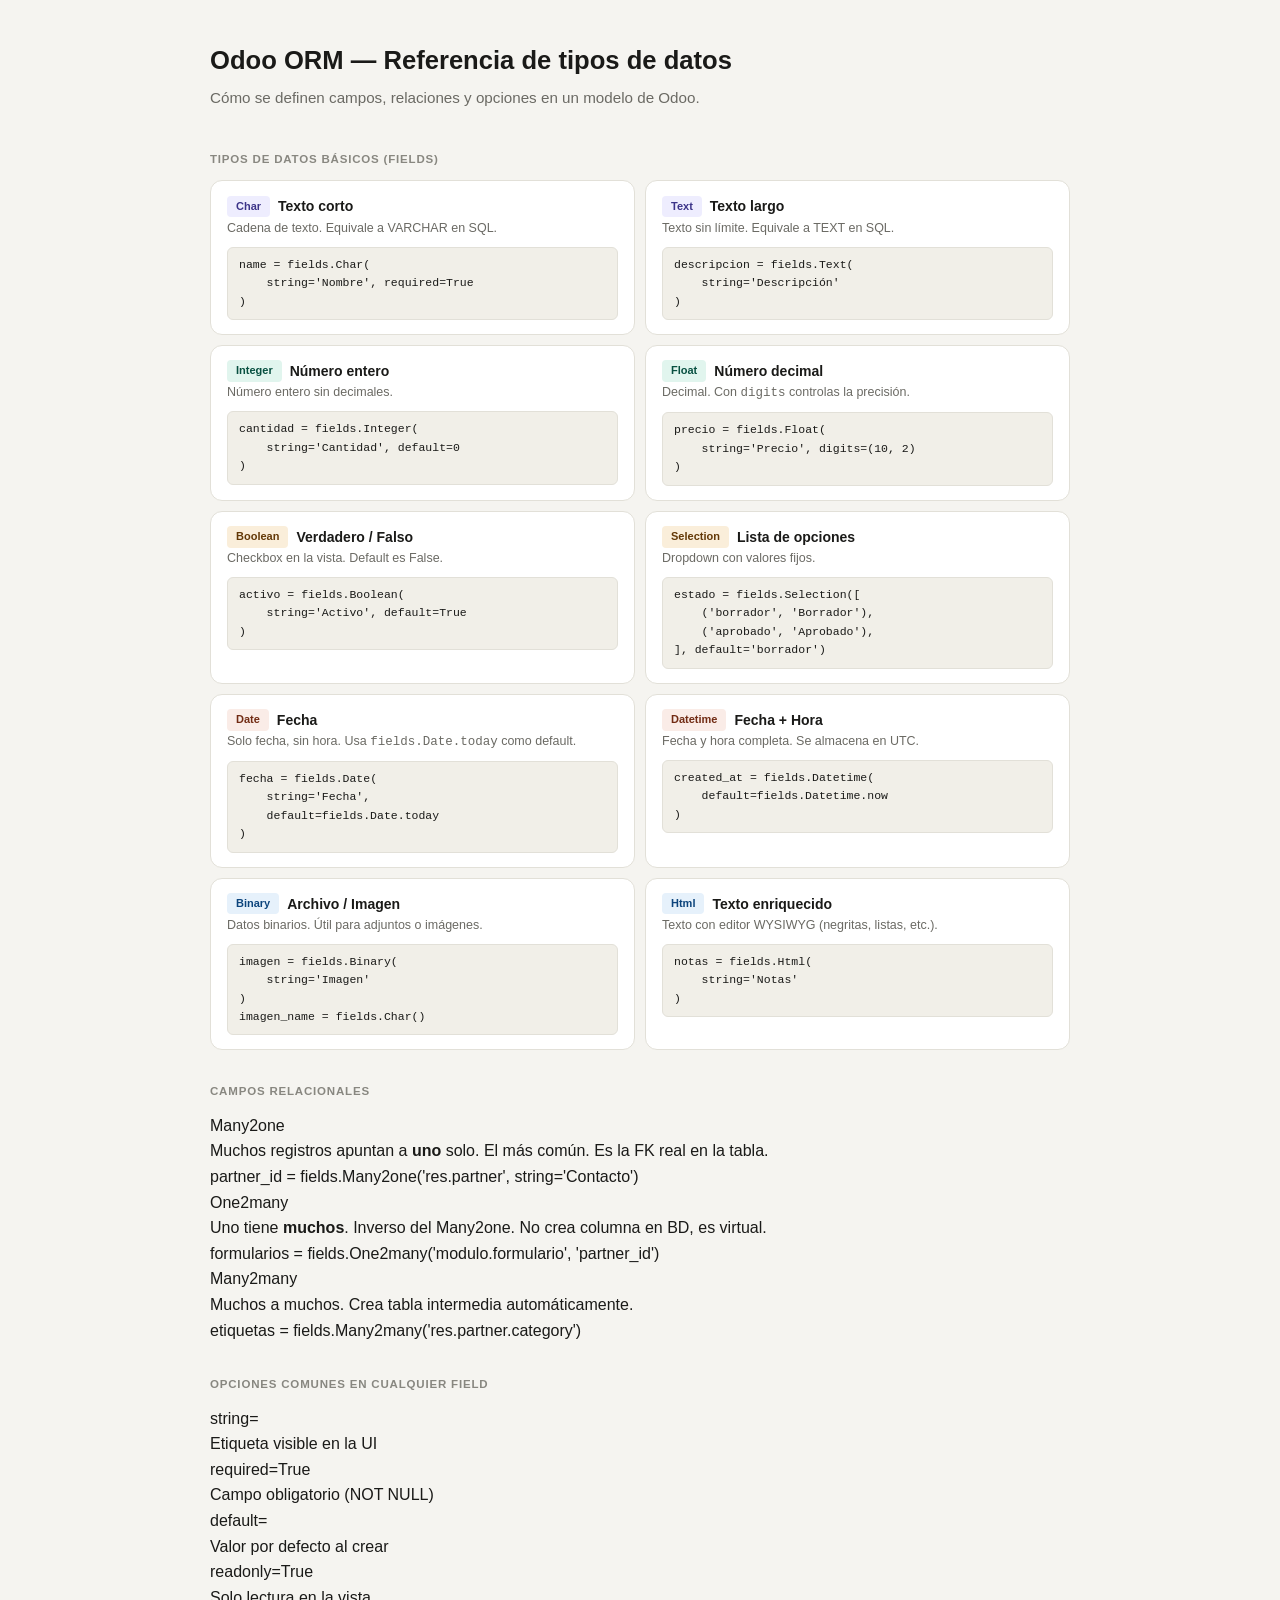
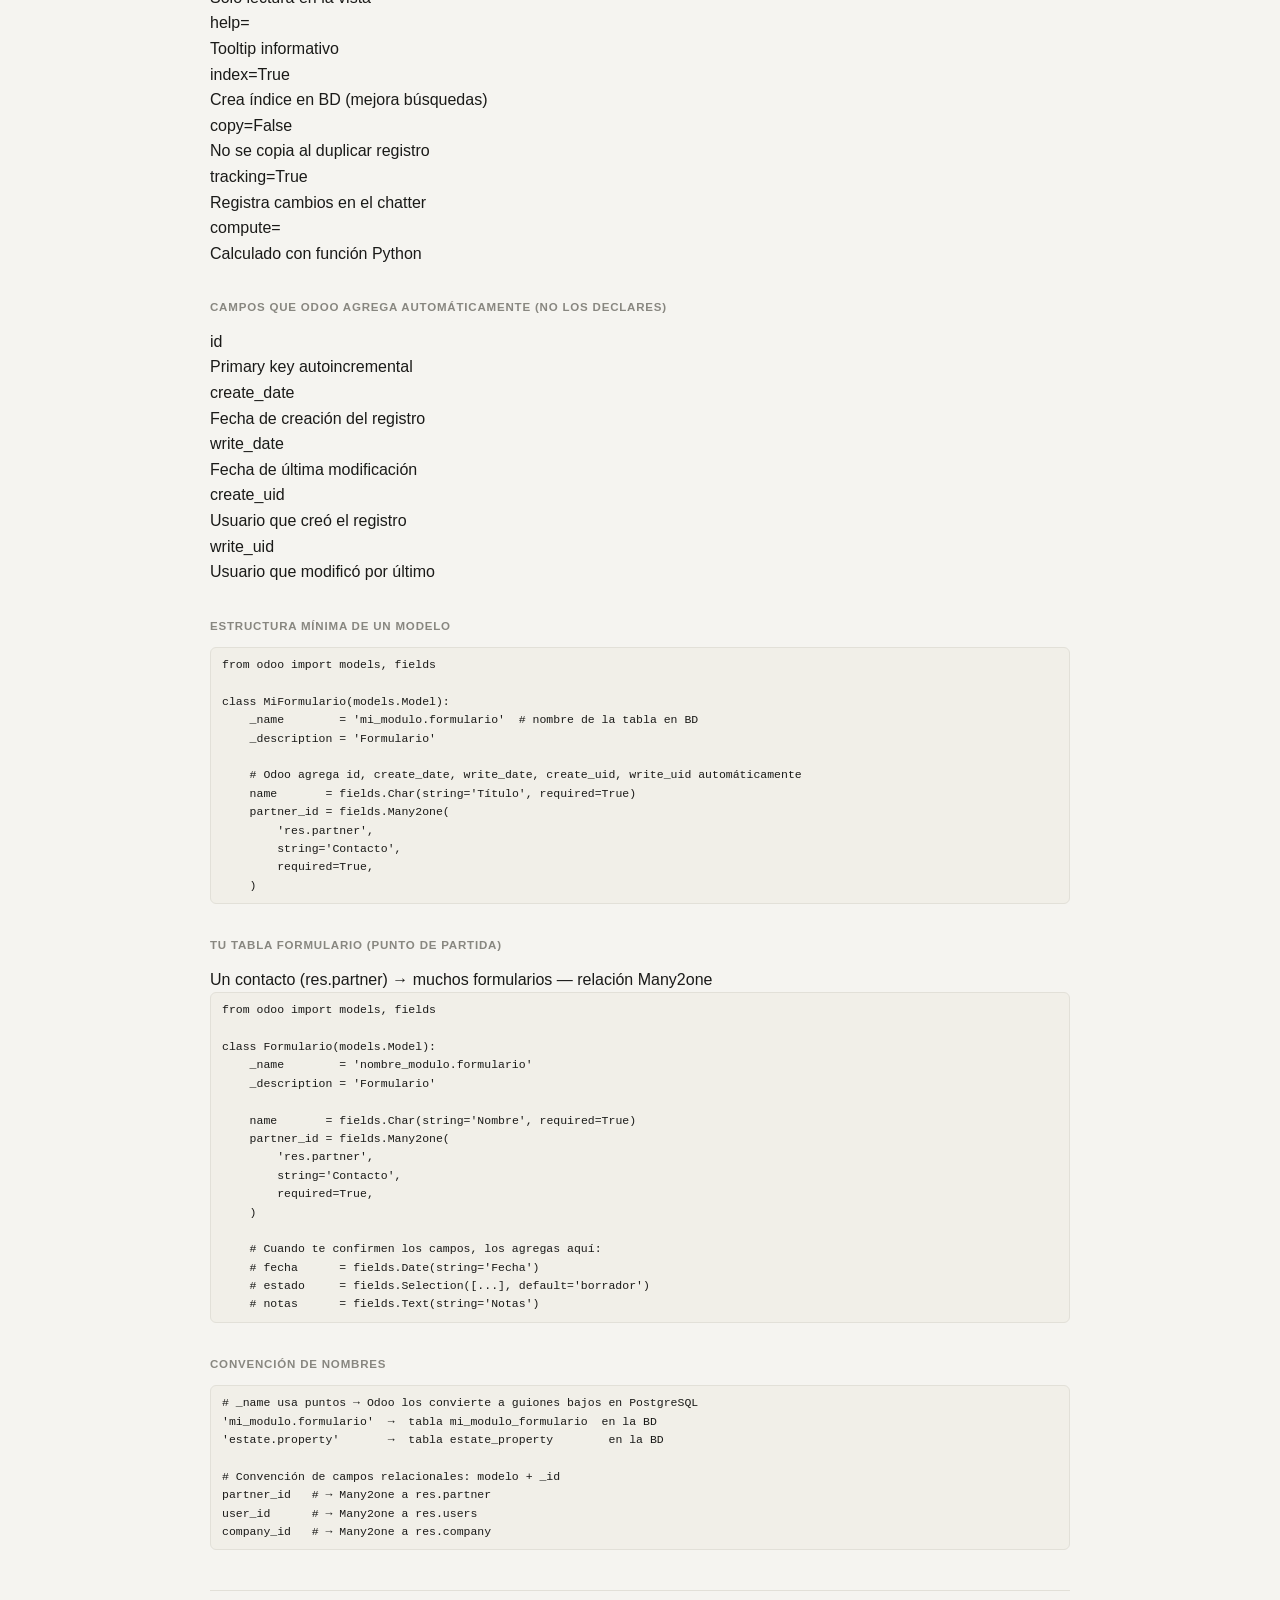
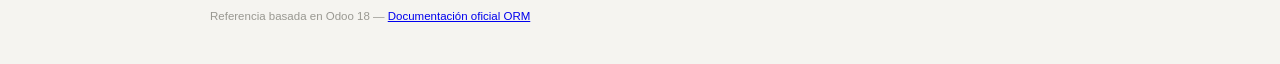
==== index.html @ fdf56a93 "Rename models_odoo_fundamentals.html to index.html" ====
<!DOCTYPE html>
<html lang="es">
<head>
<meta charset="UTF-8">
<meta name="viewport" content="width=device-width, initial-scale=1.0">
<title>Odoo ORM — Referencia de tipos de datos</title>
<link rel="stylesheet" href="models_odoo.css">
</head>
<body>
<div class="container">

  <h1>Odoo ORM — Referencia de tipos de datos</h1>
  <p class="subtitle">Cómo se definen campos, relaciones y opciones en un modelo de Odoo.</p>

  <!-- ══ TIPOS BÁSICOS ══ -->
  <div class="section-title">Tipos de datos básicos (fields)</div>
  <div class="grid">

    <div class="card">
      <div class="card-header">
        <span class="badge badge-purple">Char</span>
        <span class="card-name">Texto corto</span>
      </div>
      <div class="card-desc">Cadena de texto. Equivale a VARCHAR en SQL.</div>
      <pre><span class="kw">name</span> = fields.Char(
    <span class="str">string=</span><span class="str">'Nombre'</span>, required=True
)</pre>
    </div>

    <div class="card">
      <div class="card-header">
        <span class="badge badge-purple">Text</span>
        <span class="card-name">Texto largo</span>
      </div>
      <div class="card-desc">Texto sin límite. Equivale a TEXT en SQL.</div>
      <pre><span class="kw">descripcion</span> = fields.Text(
    <span class="str">string=</span><span class="str">'Descripción'</span>
)</pre>
    </div>

    <div class="card">
      <div class="card-header">
        <span class="badge badge-teal">Integer</span>
        <span class="card-name">Número entero</span>
      </div>
      <div class="card-desc">Número entero sin decimales.</div>
      <pre><span class="kw">cantidad</span> = fields.Integer(
    <span class="str">string=</span><span class="str">'Cantidad'</span>, default=0
)</pre>
    </div>

    <div class="card">
      <div class="card-header">
        <span class="badge badge-teal">Float</span>
        <span class="card-name">Número decimal</span>
      </div>
      <div class="card-desc">Decimal. Con <code>digits</code> controlas la precisión.</div>
      <pre><span class="kw">precio</span> = fields.Float(
    <span class="str">string=</span><span class="str">'Precio'</span>, digits=(10, 2)
)</pre>
    </div>

    <div class="card">
      <div class="card-header">
        <span class="badge badge-amber">Boolean</span>
        <span class="card-name">Verdadero / Falso</span>
      </div>
      <div class="card-desc">Checkbox en la vista. Default es False.</div>
      <pre><span class="kw">activo</span> = fields.Boolean(
    <span class="str">string=</span><span class="str">'Activo'</span>, default=True
)</pre>
    </div>

    <div class="card">
      <div class="card-header">
        <span class="badge badge-amber">Selection</span>
        <span class="card-name">Lista de opciones</span>
      </div>
      <div class="card-desc">Dropdown con valores fijos.</div>
      <pre><span class="kw">estado</span> = fields.Selection([
    (<span class="str">'borrador'</span>, <span class="str">'Borrador'</span>),
    (<span class="str">'aprobado'</span>, <span class="str">'Aprobado'</span>),
], default=<span class="str">'borrador'</span>)</pre>
    </div>

    <div class="card">
      <div class="card-header">
        <span class="badge badge-coral">Date</span>
        <span class="card-name">Fecha</span>
      </div>
      <div class="card-desc">Solo fecha, sin hora. Usa <code>fields.Date.today</code> como default.</div>
      <pre><span class="kw">fecha</span> = fields.Date(
    <span class="str">string=</span><span class="str">'Fecha'</span>,
    default=fields.Date.today
)</pre>
    </div>

    <div class="card">
      <div class="card-header">
        <span class="badge badge-coral">Datetime</span>
        <span class="card-name">Fecha + Hora</span>
      </div>
      <div class="card-desc">Fecha y hora completa. Se almacena en UTC.</div>
      <pre><span class="kw">created_at</span> = fields.Datetime(
    default=fields.Datetime.now
)</pre>
    </div>

    <div class="card">
      <div class="card-header">
        <span class="badge badge-blue">Binary</span>
        <span class="card-name">Archivo / Imagen</span>
      </div>
      <div class="card-desc">Datos binarios. Útil para adjuntos o imágenes.</div>
      <pre><span class="kw">imagen</span> = fields.Binary(
    <span class="str">string=</span><span class="str">'Imagen'</span>
)
<span class="kw">imagen_name</span> = fields.Char()</pre>
    </div>

    <div class="card">
      <div class="card-header">
        <span class="badge badge-blue">Html</span>
        <span class="card-name">Texto enriquecido</span>
      </div>
      <div class="card-desc">Texto con editor WYSIWYG (negritas, listas, etc.).</div>
      <pre><span class="kw">notas</span> = fields.Html(
    <span class="str">string=</span><span class="str">'Notas'</span>
)</pre>
    </div>

  </div>

  <!-- ══ RELACIONALES ══ -->
  <div class="section-title">Campos relacionales</div>
  <div class="rel-section">

    <div class="rel-row">
      <div class="rel-name">Many2one</div>
      <div>
        <div class="rel-desc">Muchos registros apuntan a <strong>uno</strong> solo. El más común. Es la FK real en la tabla.</div>
        <div class="rel-example">
          <span class="kw">partner_id</span> = fields.Many2one(<span class="str">'res.partner'</span>, string=<span class="str">'Contacto'</span>)
        </div>
      </div>
    </div>

    <div class="rel-row">
      <div class="rel-name">One2many</div>
      <div>
        <div class="rel-desc">Uno tiene <strong>muchos</strong>. Inverso del Many2one. No crea columna en BD, es virtual.</div>
        <div class="rel-example">
          <span class="kw">formularios</span> = fields.One2many(<span class="str">'modulo.formulario'</span>, <span class="str">'partner_id'</span>)
        </div>
      </div>
    </div>

    <div class="rel-row">
      <div class="rel-name">Many2many</div>
      <div>
        <div class="rel-desc">Muchos a muchos. Crea tabla intermedia automáticamente.</div>
        <div class="rel-example">
          <span class="kw">etiquetas</span> = fields.Many2many(<span class="str">'res.partner.category'</span>)
        </div>
      </div>
    </div>

  </div>

  <!-- ══ OPCIONES ══ -->
  <div class="section-title">Opciones comunes en cualquier field</div>
  <div class="opt-grid">
    <div class="opt-card"><div class="opt-name">string=</div><div class="opt-desc">Etiqueta visible en la UI</div></div>
    <div class="opt-card"><div class="opt-name">required=True</div><div class="opt-desc">Campo obligatorio (NOT NULL)</div></div>
    <div class="opt-card"><div class="opt-name">default=</div><div class="opt-desc">Valor por defecto al crear</div></div>
    <div class="opt-card"><div class="opt-name">readonly=True</div><div class="opt-desc">Solo lectura en la vista</div></div>
    <div class="opt-card"><div class="opt-name">help=</div><div class="opt-desc">Tooltip informativo</div></div>
    <div class="opt-card"><div class="opt-name">index=True</div><div class="opt-desc">Crea índice en BD (mejora búsquedas)</div></div>
    <div class="opt-card"><div class="opt-name">copy=False</div><div class="opt-desc">No se copia al duplicar registro</div></div>
    <div class="opt-card"><div class="opt-name">tracking=True</div><div class="opt-desc">Registra cambios en el chatter</div></div>
    <div class="opt-card"><div class="opt-name">compute=</div><div class="opt-desc">Calculado con función Python</div></div>
  </div>

  <!-- ══ CAMPOS AUTOMÁTICOS ══ -->
  <div class="section-title">Campos que Odoo agrega automáticamente (no los declares)</div>
  <div class="auto-grid">
    <div class="auto-card"><div class="auto-name">id</div><div class="auto-desc">Primary key autoincremental</div></div>
    <div class="auto-card"><div class="auto-name">create_date</div><div class="auto-desc">Fecha de creación del registro</div></div>
    <div class="auto-card"><div class="auto-name">write_date</div><div class="auto-desc">Fecha de última modificación</div></div>
    <div class="auto-card"><div class="auto-name">create_uid</div><div class="auto-desc">Usuario que creó el registro</div></div>
    <div class="auto-card"><div class="auto-name">write_uid</div><div class="auto-desc">Usuario que modificó por último</div></div>
  </div>

  <!-- ══ ESTRUCTURA MÍNIMA ══ -->
  <div class="section-title">Estructura mínima de un modelo</div>
  <div class="struct-card">
    <pre><span class="kw">from</span> odoo <span class="kw">import</span> models, fields

<span class="kw">class</span> MiFormulario(models.Model):
    _name        = <span class="str">'mi_modulo.formulario'</span>  <span class="cm"># nombre de la tabla en BD</span>
    _description = <span class="str">'Formulario'</span>

    <span class="cm"># Odoo agrega id, create_date, write_date, create_uid, write_uid automáticamente</span>
    <span class="kw">name</span>       = fields.Char(<span class="str">string=</span><span class="str">'Título'</span>, required=True)
    <span class="kw">partner_id</span> = fields.Many2one(
        <span class="str">'res.partner'</span>,
        string=<span class="str">'Contacto'</span>,
        required=True,
    )</pre>
  </div>

  <!-- ══ TU TABLA ══ -->
  <div class="section-title">Tu tabla formulario (punto de partida)</div>
  <div class="highlight-card">
    <div class="hl-title">Un contacto (res.partner) → muchos formularios — relación Many2one</div>
    <pre><span class="kw">from</span> odoo <span class="kw">import</span> models, fields

<span class="kw">class</span> Formulario(models.Model):
    _name        = <span class="str">'nombre_modulo.formulario'</span>
    _description = <span class="str">'Formulario'</span>

    <span class="kw">name</span>       = fields.Char(<span class="str">string=</span><span class="str">'Nombre'</span>, required=True)
    <span class="kw">partner_id</span> = fields.Many2one(
        <span class="str">'res.partner'</span>,
        string=<span class="str">'Contacto'</span>,
        required=True,
    )

    <span class="cm"># Cuando te confirmen los campos, los agregas aquí:</span>
    <span class="cm"># fecha      = fields.Date(string='Fecha')</span>
    <span class="cm"># estado     = fields.Selection([...], default='borrador')</span>
    <span class="cm"># notas      = fields.Text(string='Notas')</span></pre>
  </div>

  <!-- ══ CONVENCIÓN NOMBRES ══ -->
  <div class="section-title">Convención de nombres</div>
  <div class="struct-card">
    <pre><span class="cm"># _name usa puntos → Odoo los convierte a guiones bajos en PostgreSQL</span>
<span class="str">'mi_modulo.formulario'</span>  →  tabla <span class="str">mi_modulo_formulario</span>  en la BD
<span class="str">'estate.property'</span>       →  tabla <span class="str">estate_property</span>        en la BD

<span class="cm"># Convención de campos relacionales: modelo + _id</span>
<span class="kw">partner_id</span>   <span class="cm"># → Many2one a res.partner</span>
<span class="kw">user_id</span>      <span class="cm"># → Many2one a res.users</span>
<span class="kw">company_id</span>   <span class="cm"># → Many2one a res.company</span></pre>
  </div>

  <div class="footer">
    Referencia basada en Odoo 18 — 
    <a href="https://www.odoo.com/documentation/18.0/developer/reference/backend/orm.html" target="_blank">
      Documentación oficial ORM
    </a>
  </div>

</div>
</body>
</html>
---- models_odoo.css ----
/* RESET */
*, *::before, *::after {
  box-sizing: border-box;
  margin: 0;
  padding: 0;
}

/* BODY */
body {
  font-family: -apple-system, BlinkMacSystemFont, 'Segoe UI', sans-serif;
  background: #f5f4f0;
  color: #1a1a18;
  padding: 2.5rem 1.5rem;
  line-height: 1.6;
}

/* LAYOUT */
.container {
  max-width: 860px;
  margin: 0 auto;
}

/* TITULOS */
h1 {
  font-size: 1.6rem;
  font-weight: 600;
  margin-bottom: .3rem;
}

.subtitle {
  font-size: .95rem;
  color: #6b6a64;
  margin-bottom: 2.5rem;
}

.section-title {
  font-size: .72rem;
  font-weight: 600;
  color: #888780;
  text-transform: uppercase;
  letter-spacing: .07em;
  margin: 2rem 0 .75rem;
}

/* GRID */
.grid {
  display: grid;
  grid-template-columns: repeat(auto-fill, minmax(340px, 1fr));
  gap: 10px;
}

/* CARD */
.card {
  background: #fff;
  border: 1px solid #e2e0d8;
  border-radius: 12px;
  padding: 14px 16px;
}

.card-header {
  display: flex;
  align-items: center;
  gap: 8px;
}

.card-name {
  font-size: 14px;
  font-weight: 600;
}

.card-desc {
  font-size: 12.5px;
  color: #6b6a64;
  margin-bottom: 9px;
}

/* BADGES */
.badge {
  font-size: 11px;
  font-weight: 600;
  padding: 2px 9px;
  border-radius: 4px;
}

.badge-purple { background: #EEEDFE; color: #3C3489; }
.badge-teal   { background: #E1F5EE; color: #085041; }
.badge-amber  { background: #FAEEDA; color: #633806; }
.badge-coral  { background: #FAECE7; color: #712B13; }
.badge-blue   { background: #E6F1FB; color: #0C447C; }

/* CODE */
pre {
  background: #f1efe8;
  border: 1px solid #e2e0d8;
  border-radius: 6px;
  padding: 8px 11px;
  font-family: 'Consolas', monospace;
  font-size: 11.5px;
  overflow-x: auto;
}

/* FOOTER */
.footer {
  font-size: 11.5px;
  color: #999891;
  margin-top: 2.5rem;
  padding-top: 1rem;
  border-top: 1px solid #e2e0d8;
}
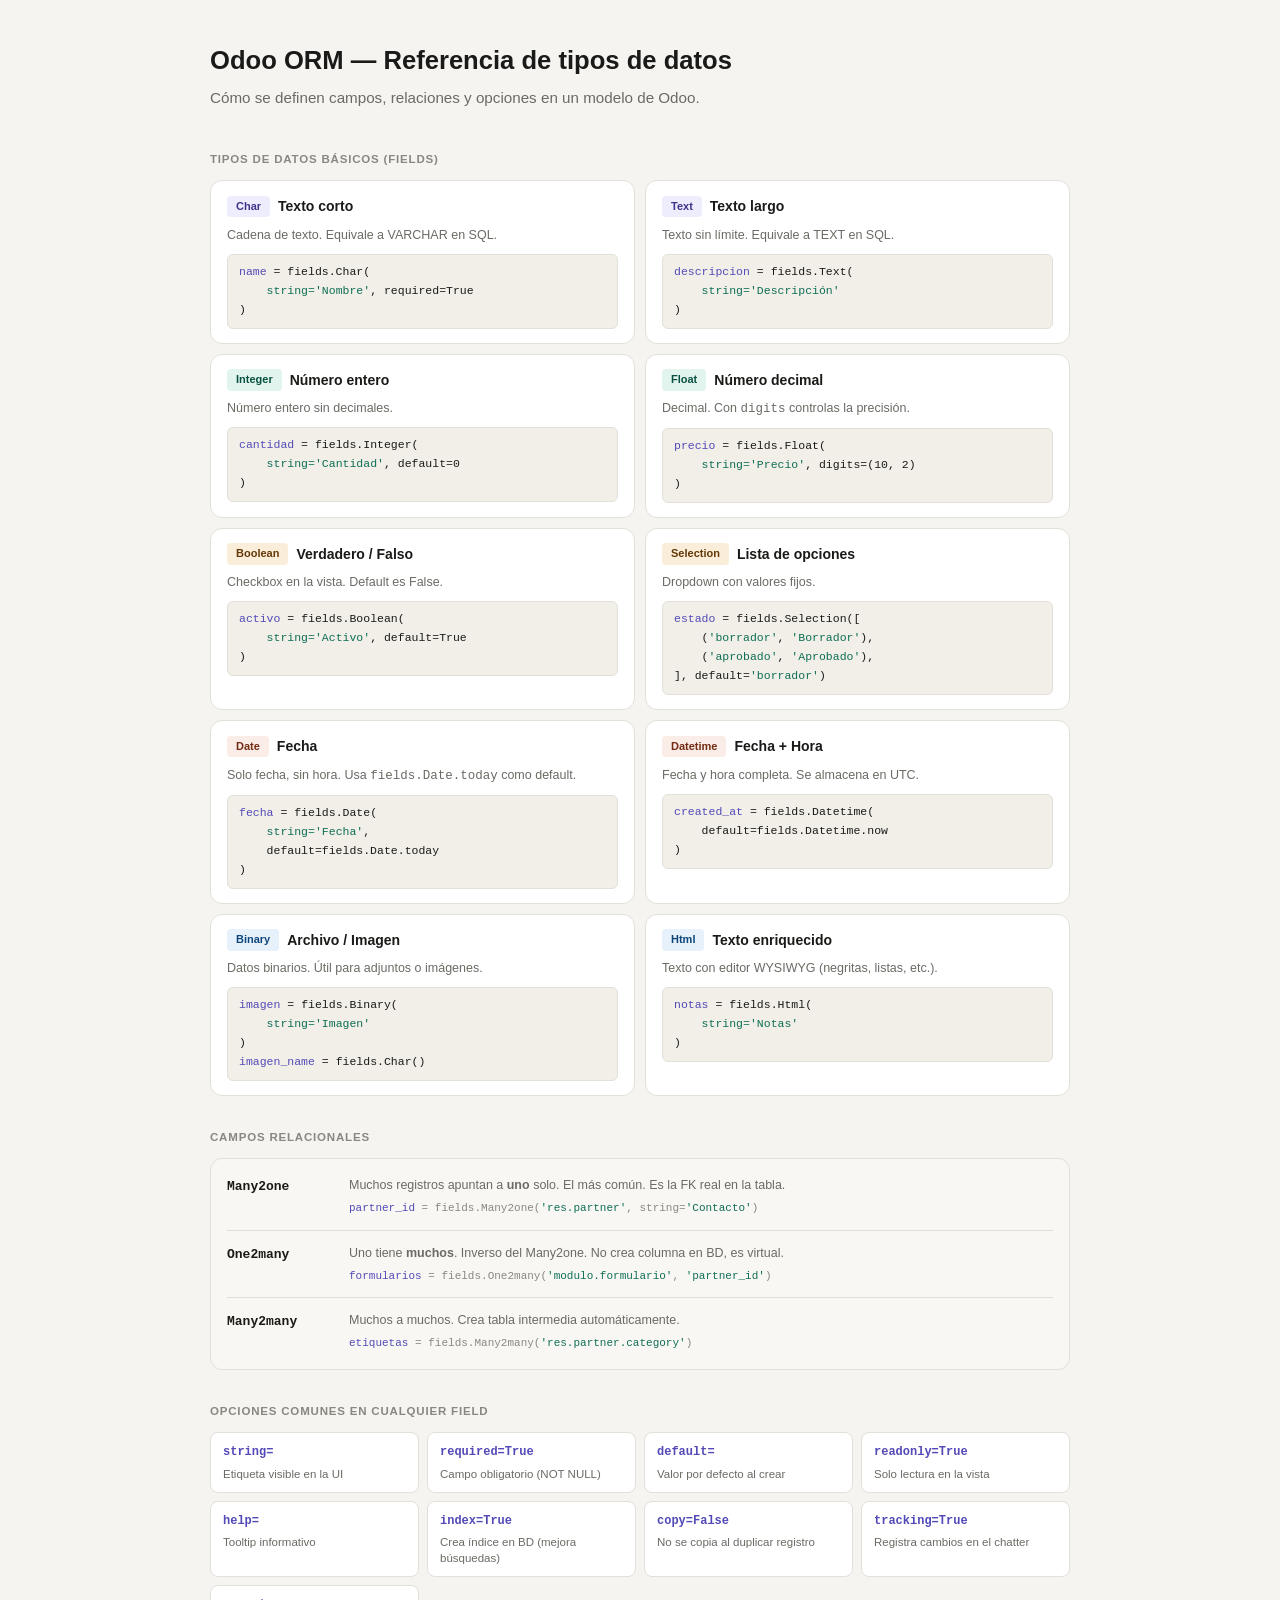
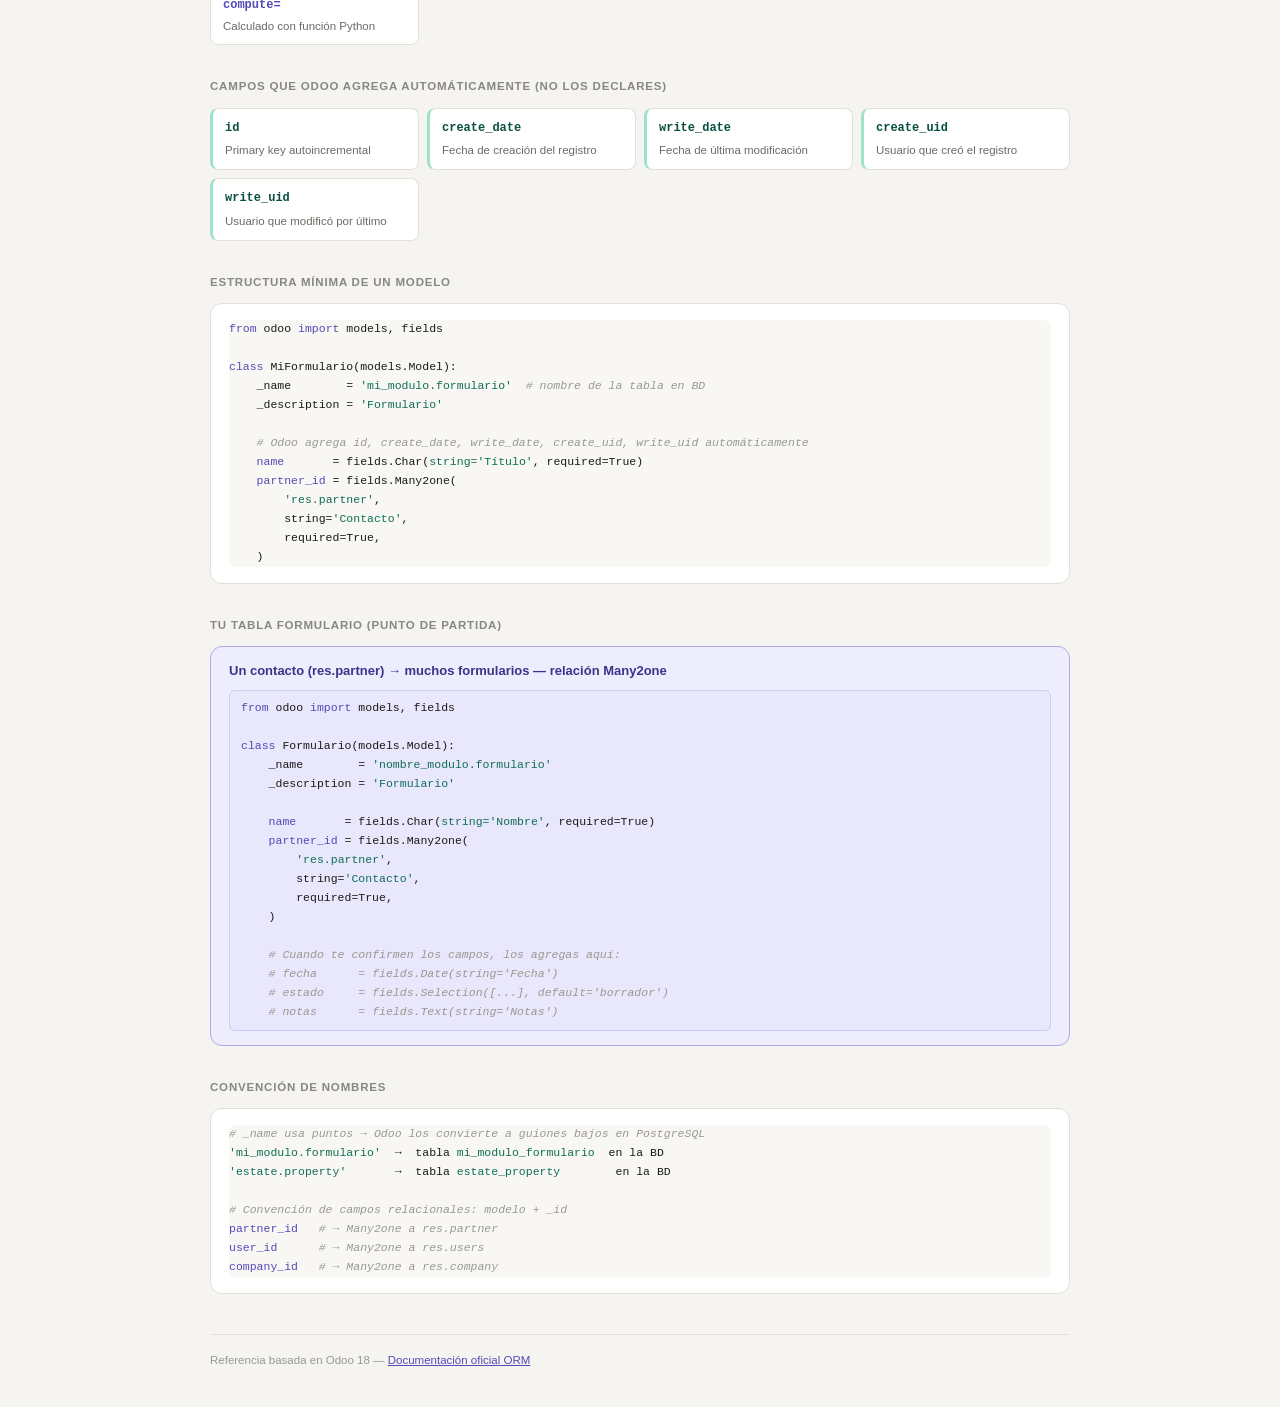
==== commit 35b2bb29: "Update styles and footer reference in index.html" ====
--- a/index.html
+++ b/index.html
@@ -1,10 +1,10 @@
 <!DOCTYPE html>
 <html lang="es">
 <head>
-<meta charset="UTF-8">
-<meta name="viewport" content="width=device-width, initial-scale=1.0">
-<title>Odoo ORM — Referencia de tipos de datos</title>
-<link rel="stylesheet" href="models_odoo.css">
+  <meta charset="UTF-8">
+  <meta name="viewport" content="width=device-width, initial-scale=1.0">
+  <title>Odoo ORM — Referencia de tipos de datos</title>
+  <link rel="stylesheet" href="styles.css">
 </head>
 <body>
 <div class="container">
@@ -246,7 +246,7 @@
   </div>
 
   <div class="footer">
-    Referencia basada en Odoo 18 — 
+    Referencia basada en Odoo 18 —
     <a href="https://www.odoo.com/documentation/18.0/developer/reference/backend/orm.html" target="_blank">
       Documentación oficial ORM
     </a>
--- a/styles.css
+++ b/styles.css
@@ -0,0 +1,260 @@
+/* ── Reset ── */
+*, *::before, *::after {
+  box-sizing: border-box;
+  margin: 0;
+  padding: 0;
+}
+
+/* ── Base ── */
+body {
+  font-family: -apple-system, BlinkMacSystemFont, 'Segoe UI', sans-serif;
+  background: #f5f4f0;
+  color: #1a1a18;
+  padding: 2.5rem 1.5rem;
+  line-height: 1.6;
+}
+
+.container {
+  max-width: 860px;
+  margin: 0 auto;
+}
+
+/* ── Tipografía general ── */
+h1 {
+  font-size: 1.6rem;
+  font-weight: 600;
+  margin-bottom: .3rem;
+  color: #1a1a18;
+}
+
+.subtitle {
+  font-size: .95rem;
+  color: #6b6a64;
+  margin-bottom: 2.5rem;
+}
+
+.section-title {
+  font-size: .72rem;
+  font-weight: 600;
+  color: #888780;
+  text-transform: uppercase;
+  letter-spacing: .07em;
+  margin: 2rem 0 .75rem;
+}
+
+a {
+  color: #534AB7;
+}
+
+/* ── Código ── */
+pre {
+  background: #f1efe8;
+  border: 1px solid #e2e0d8;
+  border-radius: 6px;
+  padding: 8px 11px;
+  font-family: 'SFMono-Regular', 'Consolas', 'Menlo', monospace;
+  font-size: 11.5px;
+  line-height: 1.65;
+  overflow-x: auto;
+  color: #1a1a18;
+  white-space: pre;
+}
+
+/* Colores de sintaxis */
+.kw  { color: #534AB7; font-weight: 500; }  /* keyword / nombre de campo */
+.str { color: #0F6E56; }                     /* string */
+.cm  { color: #999891; font-style: italic; } /* comentario */
+
+/* ── Badges ── */
+.badge {
+  font-size: 11px;
+  font-weight: 600;
+  padding: 2px 9px;
+  border-radius: 4px;
+  white-space: nowrap;
+}
+
+.badge-purple { background: #EEEDFE; color: #3C3489; }
+.badge-teal   { background: #E1F5EE; color: #085041; }
+.badge-amber  { background: #FAEEDA; color: #633806; }
+.badge-coral  { background: #FAECE7; color: #712B13; }
+.badge-blue   { background: #E6F1FB; color: #0C447C; }
+
+/* ── Tarjetas de campos básicos ── */
+.grid {
+  display: grid;
+  grid-template-columns: repeat(auto-fill, minmax(340px, 1fr));
+  gap: 10px;
+  margin-bottom: 1.5rem;
+}
+
+.card {
+  background: #fff;
+  border: 1px solid #e2e0d8;
+  border-radius: 12px;
+  padding: 14px 16px;
+}
+
+.card-header {
+  display: flex;
+  align-items: center;
+  gap: 8px;
+  margin-bottom: 7px;
+}
+
+.card-name {
+  font-size: 14px;
+  font-weight: 600;
+  color: #1a1a18;
+}
+
+.card-desc {
+  font-size: 12.5px;
+  color: #6b6a64;
+  margin-bottom: 9px;
+}
+
+/* ── Campos relacionales ── */
+.rel-section {
+  background: #f8f7f3;
+  border: 1px solid #e2e0d8;
+  border-radius: 12px;
+  padding: 4px 16px;
+  margin-bottom: 1.5rem;
+}
+
+.rel-row {
+  display: grid;
+  grid-template-columns: 110px 1fr;
+  gap: 12px;
+  align-items: start;
+  padding: 12px 0;
+  border-bottom: 1px solid #e2e0d8;
+}
+
+.rel-row:last-child {
+  border-bottom: none;
+}
+
+.rel-name {
+  font-family: 'SFMono-Regular', 'Consolas', monospace;
+  font-size: 13px;
+  font-weight: 600;
+  color: #1a1a18;
+  padding-top: 2px;
+}
+
+.rel-desc {
+  font-size: 12.5px;
+  color: #6b6a64;
+  margin-bottom: 5px;
+}
+
+.rel-example {
+  font-family: 'SFMono-Regular', 'Consolas', monospace;
+  font-size: 11px;
+  color: #888780;
+}
+
+/* ── Opciones comunes ── */
+.opt-grid {
+  display: grid;
+  grid-template-columns: repeat(auto-fill, minmax(170px, 1fr));
+  gap: 8px;
+  margin-bottom: 1.5rem;
+}
+
+.opt-card {
+  background: #fff;
+  border: 1px solid #e2e0d8;
+  border-radius: 8px;
+  padding: 10px 12px;
+}
+
+.opt-name {
+  font-family: 'SFMono-Regular', 'Consolas', monospace;
+  font-size: 12px;
+  font-weight: 600;
+  color: #534AB7;
+  margin-bottom: 3px;
+}
+
+.opt-desc {
+  font-size: 11.5px;
+  color: #6b6a64;
+  line-height: 1.4;
+}
+
+/* ── Campos automáticos ── */
+.auto-grid {
+  display: grid;
+  grid-template-columns: repeat(auto-fill, minmax(170px, 1fr));
+  gap: 8px;
+  margin-bottom: 1.5rem;
+}
+
+.auto-card {
+  background: #fff;
+  border: 1px solid #e2e0d8;
+  border-left: 3px solid #9FE1CB;
+  border-radius: 8px;
+  padding: 10px 12px;
+}
+
+.auto-name {
+  font-family: 'SFMono-Regular', 'Consolas', monospace;
+  font-size: 12px;
+  font-weight: 600;
+  color: #085041;
+  margin-bottom: 3px;
+}
+
+.auto-desc {
+  font-size: 11.5px;
+  color: #6b6a64;
+}
+
+/* ── Tarjetas de código (estructura mínima / convención) ── */
+.struct-card {
+  background: #fff;
+  border: 1px solid #e2e0d8;
+  border-radius: 12px;
+  padding: 16px 18px;
+  margin-bottom: 1.5rem;
+}
+
+.struct-card pre {
+  background: #f8f7f3;
+  border: none;
+  padding: 0;
+}
+
+/* ── Tarjeta destacada (tu tabla) ── */
+.highlight-card {
+  background: #EEEDFE;
+  border: 1px solid #AFA9EC;
+  border-radius: 12px;
+  padding: 14px 18px;
+  margin-bottom: 1.5rem;
+}
+
+.highlight-card pre {
+  background: #e8e7fc;
+  border: 1px solid #CECBF6;
+}
+
+.hl-title {
+  font-size: 13px;
+  font-weight: 600;
+  color: #3C3489;
+  margin-bottom: 8px;
+}
+
+/* ── Footer ── */
+.footer {
+  font-size: 11.5px;
+  color: #999891;
+  margin-top: 2.5rem;
+  padding-top: 1rem;
+  border-top: 1px solid #e2e0d8;
+}
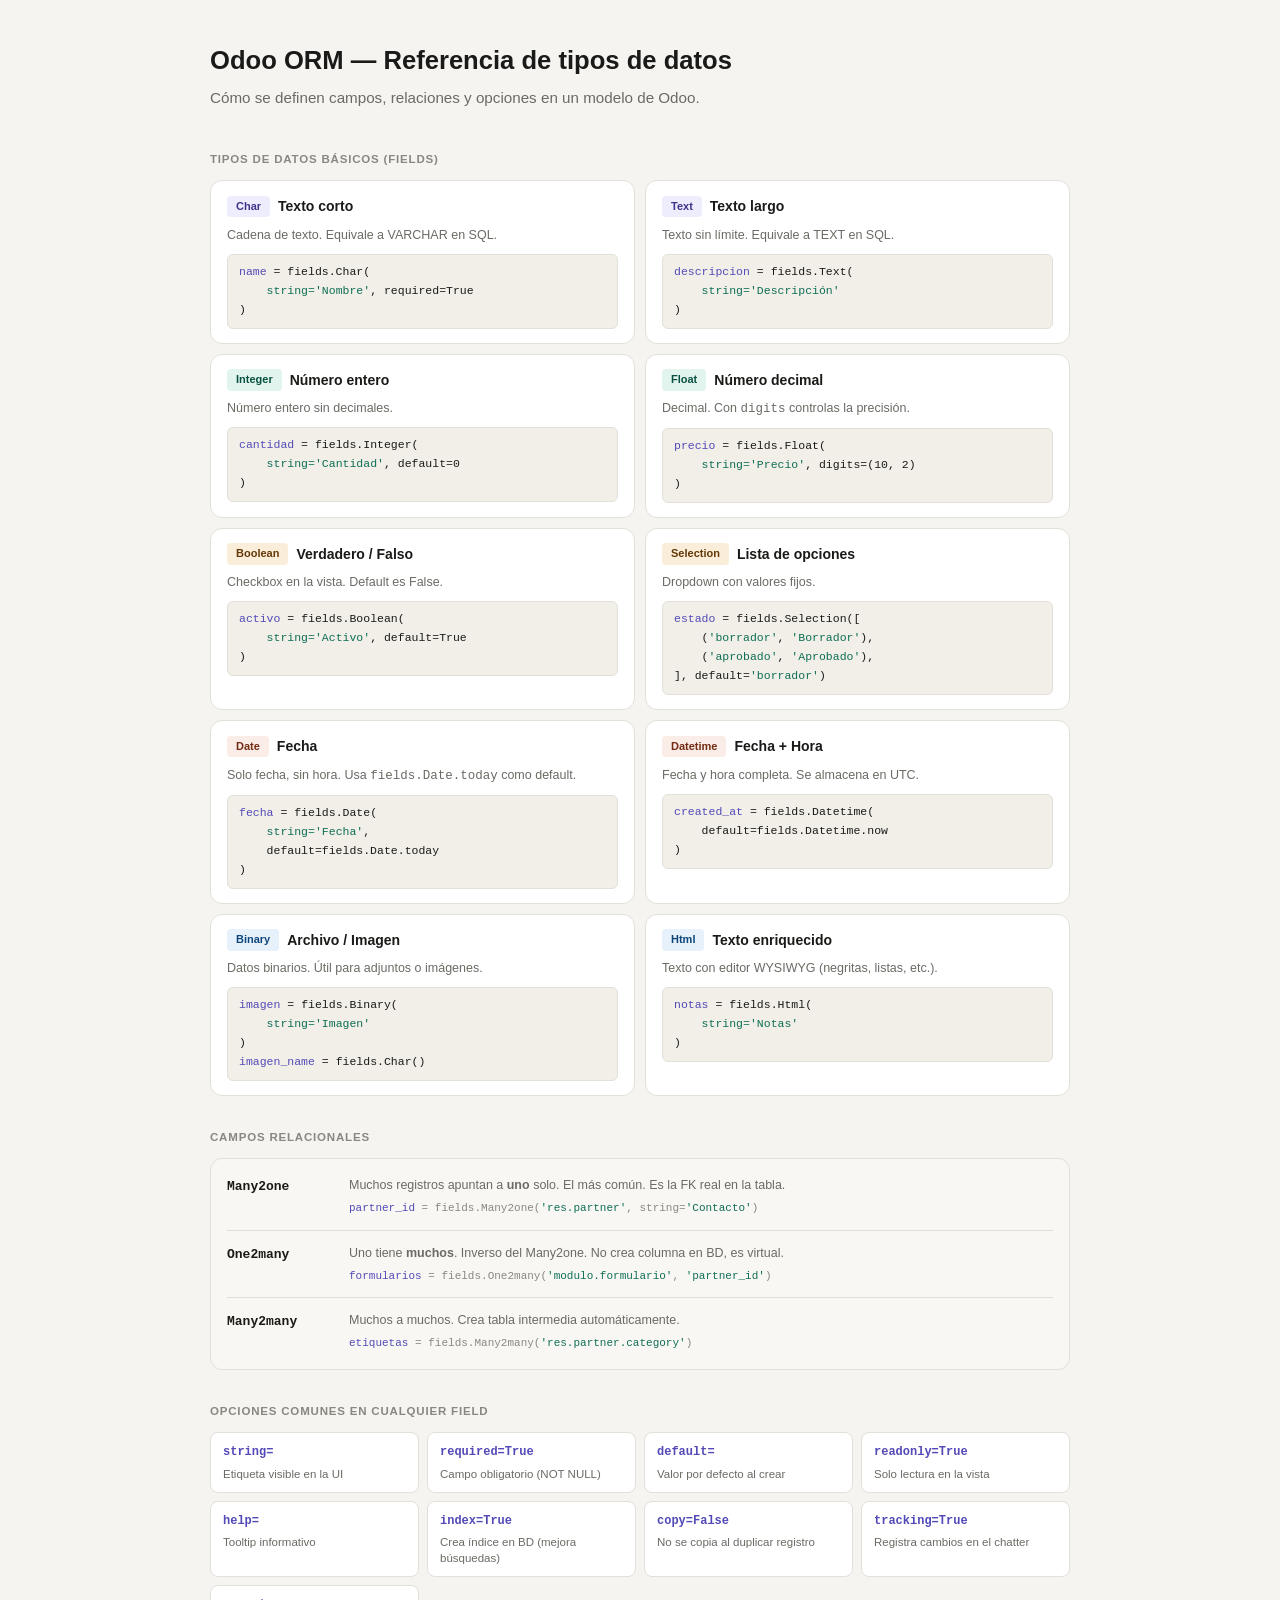
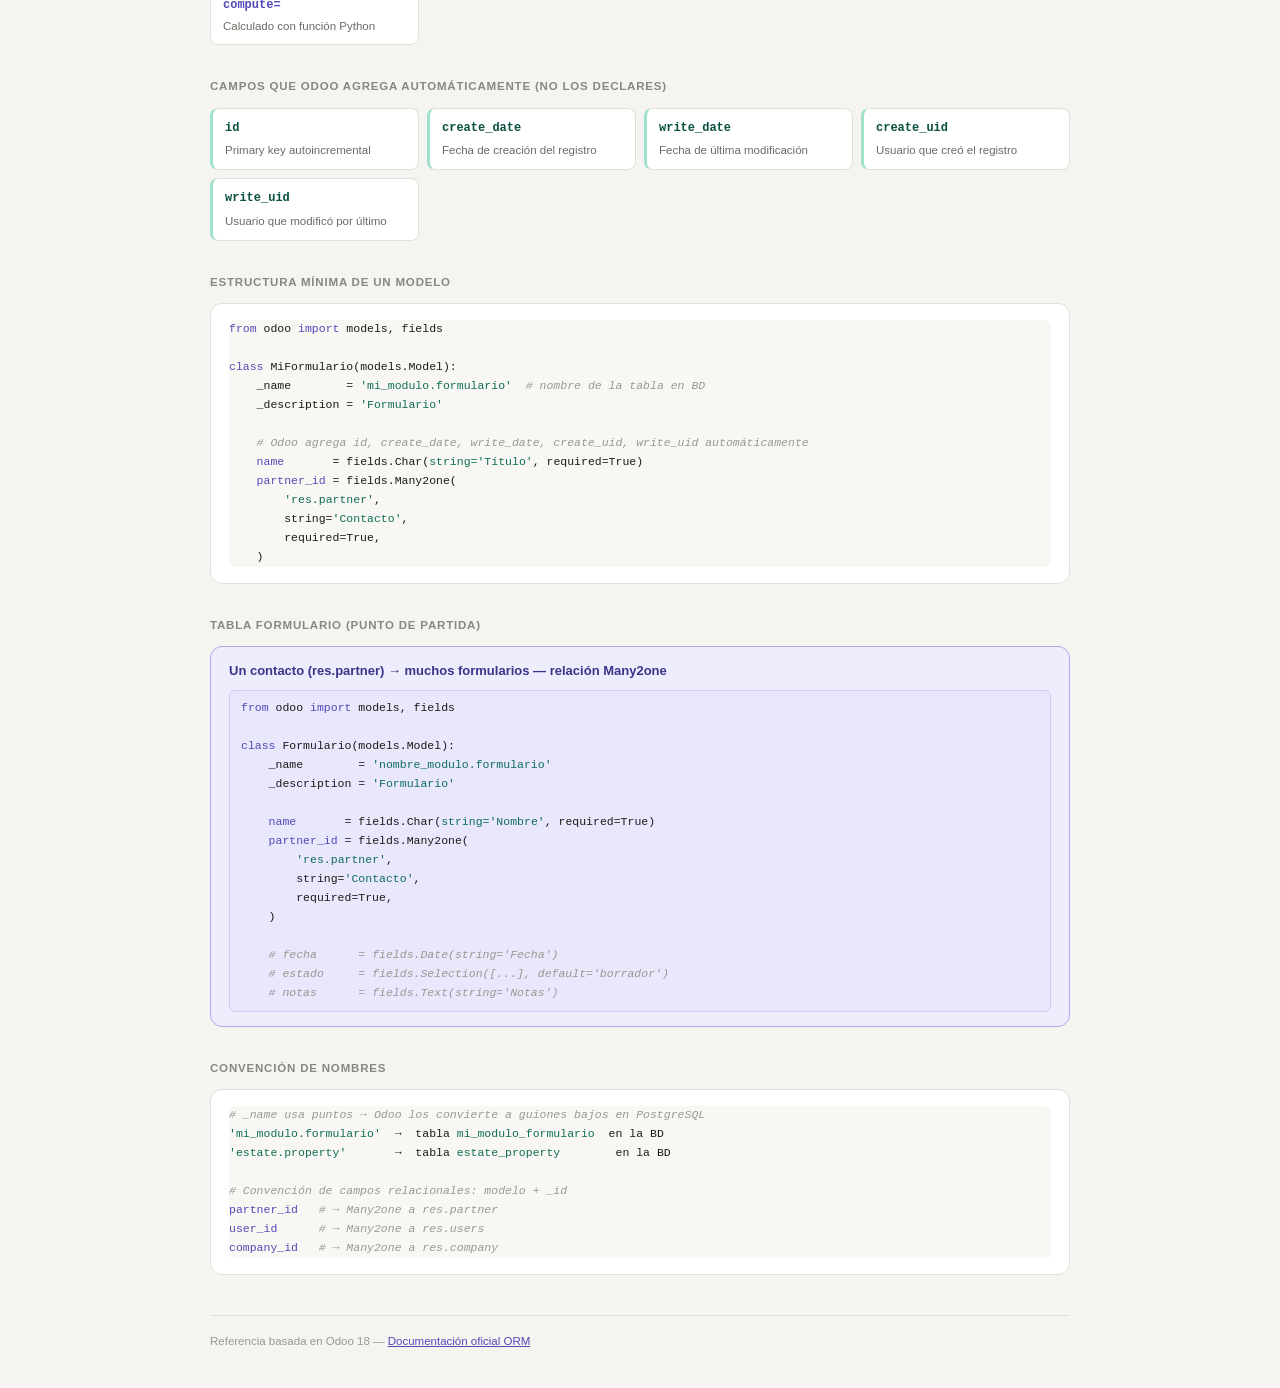
==== commit 500c1856: "Update section title in index.html" ====
--- a/index.html
+++ b/index.html
@@ -210,7 +210,7 @@
   </div>
 
   <!-- ══ TU TABLA ══ -->
-  <div class="section-title">Tu tabla formulario (punto de partida)</div>
+  <div class="section-title">Tabla formulario (punto de partida)</div>
   <div class="highlight-card">
     <div class="hl-title">Un contacto (res.partner) → muchos formularios — relación Many2one</div>
     <pre><span class="kw">from</span> odoo <span class="kw">import</span> models, fields
@@ -226,7 +226,6 @@
         required=True,
     )
 
-    <span class="cm"># Cuando te confirmen los campos, los agregas aquí:</span>
     <span class="cm"># fecha      = fields.Date(string='Fecha')</span>
     <span class="cm"># estado     = fields.Selection([...], default='borrador')</span>
     <span class="cm"># notas      = fields.Text(string='Notas')</span></pre>
